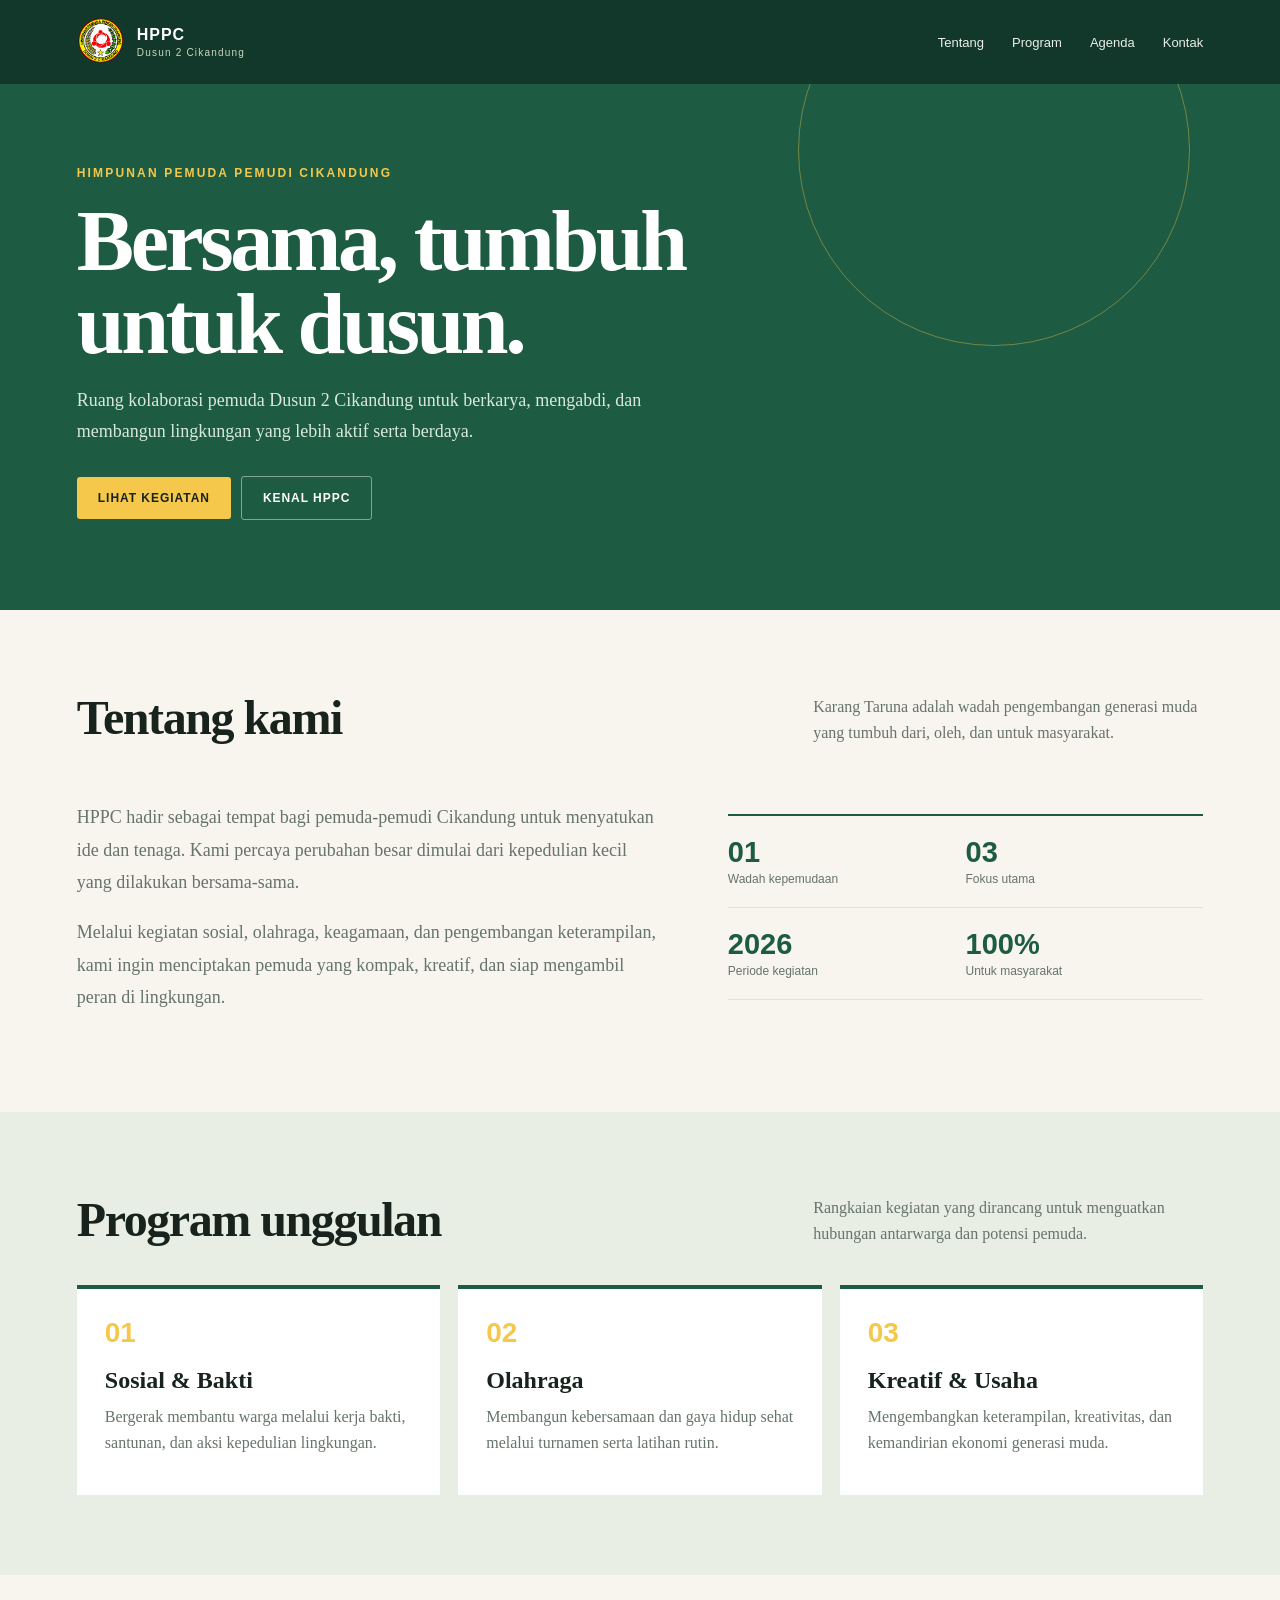
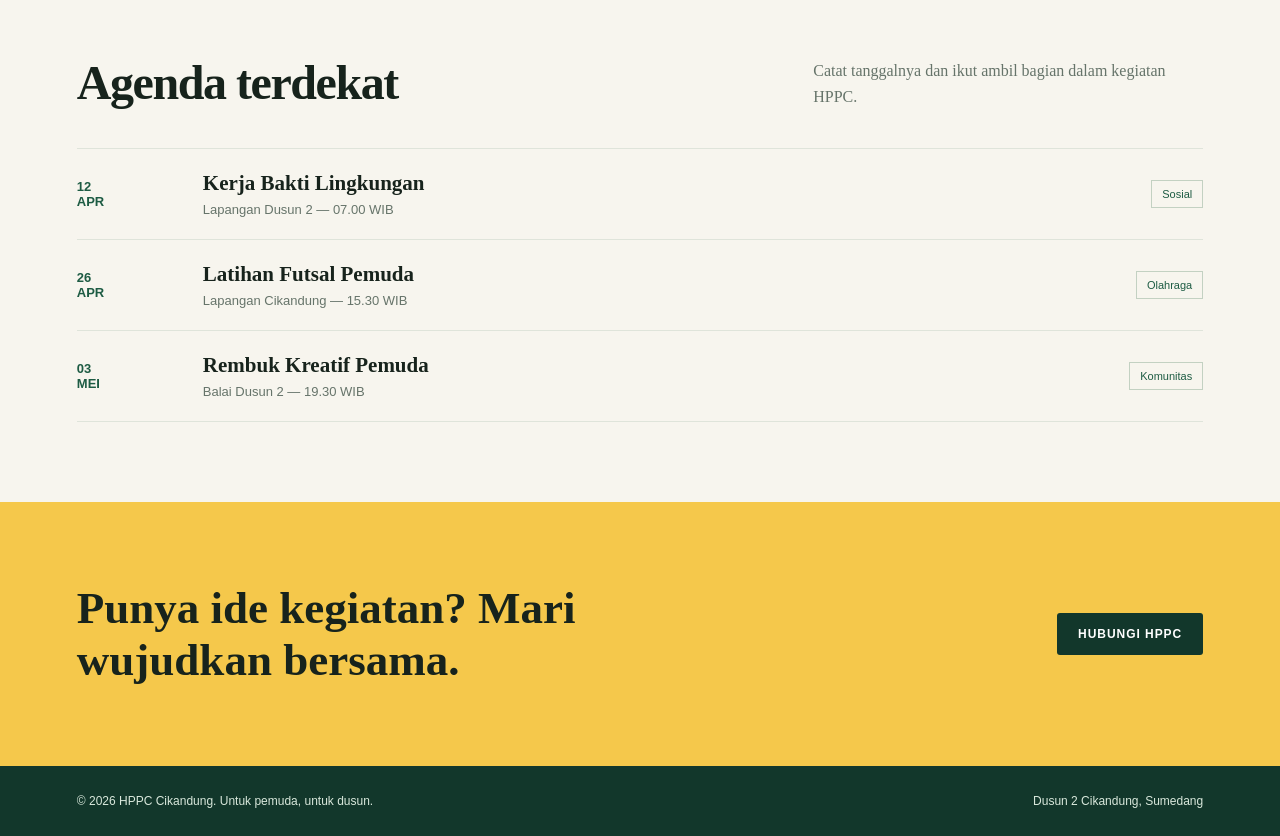
==== index.html @ 71e555bd "Rename hppc.html to index.html" ====
<!DOCTYPE html>
<html lang="id">
<head>
    <meta charset="UTF-8">
    <meta name="viewport" content="width=device-width, initial-scale=1.0">
    <meta name="description" content="Website resmi Karang Taruna Himpunan Pemuda Pemudi Cikandung.">
    <title>HPPC | Karang Taruna Dusun 2 Cikandung</title>
    <style>
        :root { --ink: #17231c; --green: #1d5b43; --deep: #12372b; --yellow: #f5c84b; --paper: #f7f5ee; --muted: #66746a; --line: #dfe4da; }
        * { box-sizing: border-box; }
        html { scroll-behavior: smooth; }
        body { margin: 0; color: var(--ink); background: var(--paper); font-family: Georgia, 'Times New Roman', serif; }
        a { color: inherit; text-decoration: none; }
        .topbar { padding: 18px 6vw; display: flex; align-items: center; justify-content: space-between; background: var(--deep); color: white; }
        .brand { display: flex; align-items: center; gap: 12px; font-family: Arial, sans-serif; font-weight: 800; letter-spacing: .06em; }
        .brand img { width: 48px; height: 48px; object-fit: contain; }
        .brand small { display: block; color: #c8d8c3; font-size: 10px; font-weight: 500; letter-spacing: .12em; margin-top: 3px; }
        nav { display: flex; gap: 28px; align-items: center; font-family: Arial, sans-serif; font-size: 13px; }
        nav a { color: #e9f0e9; transition: color .2s; } nav a:hover { color: var(--yellow); }
        .nav-toggle { display: none; border: 0; background: transparent; color: white; font-size: 25px; }
        .hero { background: var(--green); color: white; padding: 82px 6vw 90px; position: relative; overflow: hidden; }
        .hero:after { content: ''; position: absolute; width: 390px; height: 390px; border: 1px solid rgba(245,200,75,.4); border-radius: 50%; right: 7%; top: -130px; }
        .hero-inner { position: relative; z-index: 1; max-width: 760px; }
        .eyebrow { color: var(--yellow); font: 700 12px Arial, sans-serif; letter-spacing: .18em; text-transform: uppercase; }
        h1 { font-size: clamp(42px, 7vw, 86px); line-height: .96; margin: 20px 0; letter-spacing: -.04em; }
        .hero p { max-width: 580px; color: #d9e8dc; font-size: 18px; line-height: 1.7; margin-bottom: 30px; }
        .button { display: inline-block; background: var(--yellow); color: var(--ink); padding: 14px 21px; border-radius: 3px; font: 700 12px Arial, sans-serif; text-transform: uppercase; letter-spacing: .08em; }
        .button.alt { background: transparent; color: white; border: 1px solid rgba(255,255,255,.45); margin-left: 10px; }
        section { padding: 80px 6vw; } .section-head { display: flex; justify-content: space-between; align-items: end; gap: 20px; margin-bottom: 38px; }
        .section-head h2 { margin: 0; font-size: clamp(30px, 4vw, 48px); letter-spacing: -.03em; } .section-head p { max-width: 390px; color: var(--muted); line-height: 1.6; margin: 0; }
        .intro { display: grid; grid-template-columns: 1.1fr .9fr; gap: 70px; align-items: center; }
        .intro-copy p { color: var(--muted); font-size: 18px; line-height: 1.8; }
        .facts { border-top: 2px solid var(--green); display: grid; grid-template-columns: 1fr 1fr; } .fact { padding: 20px 12px 20px 0; border-bottom: 1px solid var(--line); } .fact strong { display: block; color: var(--green); font: 800 29px Arial, sans-serif; } .fact span { color: var(--muted); font: 12px Arial, sans-serif; }
        .programs { background: #e8eee4; } .cards { display: grid; grid-template-columns: repeat(3, 1fr); gap: 18px; } .card { background: white; padding: 28px; border-top: 4px solid var(--green); min-height: 210px; } .card .number { color: var(--yellow); font: 800 28px Arial, sans-serif; } .card h3 { margin: 18px 0 10px; font-size: 24px; } .card p { color: var(--muted); line-height: 1.65; margin: 0; }
        .agenda-list { border-top: 1px solid var(--line); } .agenda { display: grid; grid-template-columns: 100px 1fr auto; gap: 26px; align-items: center; padding: 22px 0; border-bottom: 1px solid var(--line); } .date { color: var(--green); font: 800 13px Arial, sans-serif; text-transform: uppercase; } .agenda h3 { margin: 0 0 6px; font-size: 21px; } .agenda p { margin: 0; color: var(--muted); font: 13px Arial, sans-serif; } .tag { border: 1px solid #c3d1c2; color: var(--green); padding: 7px 10px; font: 11px Arial, sans-serif; }
        .cta { background: var(--yellow); display: flex; justify-content: space-between; align-items: center; gap: 24px; } .cta h2 { font-size: clamp(28px, 4vw, 45px); max-width: 650px; margin: 0; } .cta .button { background: var(--deep); color: white; white-space: nowrap; }
        footer { padding: 28px 6vw; background: var(--deep); color: #d9e8dc; display: flex; justify-content: space-between; gap: 18px; font: 12px Arial, sans-serif; } footer p { margin: 0; }
        @media (max-width: 700px) { .topbar { padding: 14px 5vw; } .nav-toggle { display: block; } nav { display: none; position: absolute; left: 0; right: 0; top: 76px; padding: 20px 5vw; background: var(--deep); z-index: 4; flex-direction: column; align-items: start; } nav.open { display: flex; } .hero { padding: 65px 5vw 75px; } section { padding: 58px 5vw; } .intro, .cards { grid-template-columns: 1fr; gap: 30px; } .section-head { display: block; } .section-head p { margin-top: 14px; } .agenda { grid-template-columns: 70px 1fr; gap: 15px; } .tag { grid-column: 2; width: max-content; } .cta, footer { display: block; } .cta .button { margin-top: 22px; display: inline-block; } footer p + p { margin-top: 10px; } }
    </style>
</head>
<body>
    <header class="topbar">
        <a class="brand" href="#beranda"><img src="logo.png" alt="Logo HPPC"><span>HPPC<small>Dusun 2 Cikandung</small></span></a>
        <button class="nav-toggle" aria-label="Buka menu navigasi" aria-expanded="false">&#9776;</button>
        <nav aria-label="Navigasi utama"><a href="#tentang">Tentang</a><a href="#program">Program</a><a href="#agenda">Agenda</a><a href="#kontak">Kontak</a></nav>
    </header>
    <main>
        <section class="hero" id="beranda"><div class="hero-inner"><div class="eyebrow">Himpunan Pemuda Pemudi Cikandung</div><h1>Bersama, tumbuh untuk dusun.</h1><p>Ruang kolaborasi pemuda Dusun 2 Cikandung untuk berkarya, mengabdi, dan membangun lingkungan yang lebih aktif serta berdaya.</p><a class="button" href="#program">Lihat kegiatan</a><a class="button alt" href="#tentang">Kenal HPPC</a></div></section>
        <section id="tentang"><div class="section-head"><h2>Tentang kami</h2><p>Karang Taruna adalah wadah pengembangan generasi muda yang tumbuh dari, oleh, dan untuk masyarakat.</p></div><div class="intro"><div class="intro-copy"><p>HPPC hadir sebagai tempat bagi pemuda-pemudi Cikandung untuk menyatukan ide dan tenaga. Kami percaya perubahan besar dimulai dari kepedulian kecil yang dilakukan bersama-sama.</p><p>Melalui kegiatan sosial, olahraga, keagamaan, dan pengembangan keterampilan, kami ingin menciptakan pemuda yang kompak, kreatif, dan siap mengambil peran di lingkungan.</p></div><div class="facts"><div class="fact"><strong>01</strong><span>Wadah kepemudaan</span></div><div class="fact"><strong>03</strong><span>Fokus utama</span></div><div class="fact"><strong>2026</strong><span>Periode kegiatan</span></div><div class="fact"><strong>100%</strong><span>Untuk masyarakat</span></div></div></div></section>
        <section class="programs" id="program"><div class="section-head"><h2>Program unggulan</h2><p>Rangkaian kegiatan yang dirancang untuk menguatkan hubungan antarwarga dan potensi pemuda.</p></div><div class="cards"><article class="card"><span class="number">01</span><h3>Sosial & Bakti</h3><p>Bergerak membantu warga melalui kerja bakti, santunan, dan aksi kepedulian lingkungan.</p></article><article class="card"><span class="number">02</span><h3>Olahraga</h3><p>Membangun kebersamaan dan gaya hidup sehat melalui turnamen serta latihan rutin.</p></article><article class="card"><span class="number">03</span><h3>Kreatif & Usaha</h3><p>Mengembangkan keterampilan, kreativitas, dan kemandirian ekonomi generasi muda.</p></article></div></section>
        <section id="agenda"><div class="section-head"><h2>Agenda terdekat</h2><p>Catat tanggalnya dan ikut ambil bagian dalam kegiatan HPPC.</p></div><div class="agenda-list"><article class="agenda"><div class="date">12<br>APR</div><div><h3>Kerja Bakti Lingkungan</h3><p>Lapangan Dusun 2 &mdash; 07.00 WIB</p></div><span class="tag">Sosial</span></article><article class="agenda"><div class="date">26<br>APR</div><div><h3>Latihan Futsal Pemuda</h3><p>Lapangan Cikandung &mdash; 15.30 WIB</p></div><span class="tag">Olahraga</span></article><article class="agenda"><div class="date">03<br>MEI</div><div><h3>Rembuk Kreatif Pemuda</h3><p>Balai Dusun 2 &mdash; 19.30 WIB</p></div><span class="tag">Komunitas</span></article></div></section>
        <section class="cta" id="kontak"><h2>Punya ide kegiatan? Mari wujudkan bersama.</h2><a class="button" href="mailto:hppc.cikandung@gmail.com">Hubungi HPPC</a></section>
    </main>
    <footer><p>&copy; <span id="year">2026</span> HPPC Cikandung. Untuk pemuda, untuk dusun.</p><p>Dusun 2 Cikandung, Sumedang</p></footer>
    <script>
        const toggle = document.querySelector('.nav-toggle');
        const navigation = document.querySelector('nav');
        toggle.addEventListener('click', () => { const isOpen = navigation.classList.toggle('open'); toggle.setAttribute('aria-expanded', isOpen); });
        navigation.querySelectorAll('a').forEach((link) => link.addEventListener('click', () => navigation.classList.remove('open')));
        document.querySelector('#year').textContent = new Date().getFullYear();
    </script>
</body>
</html>
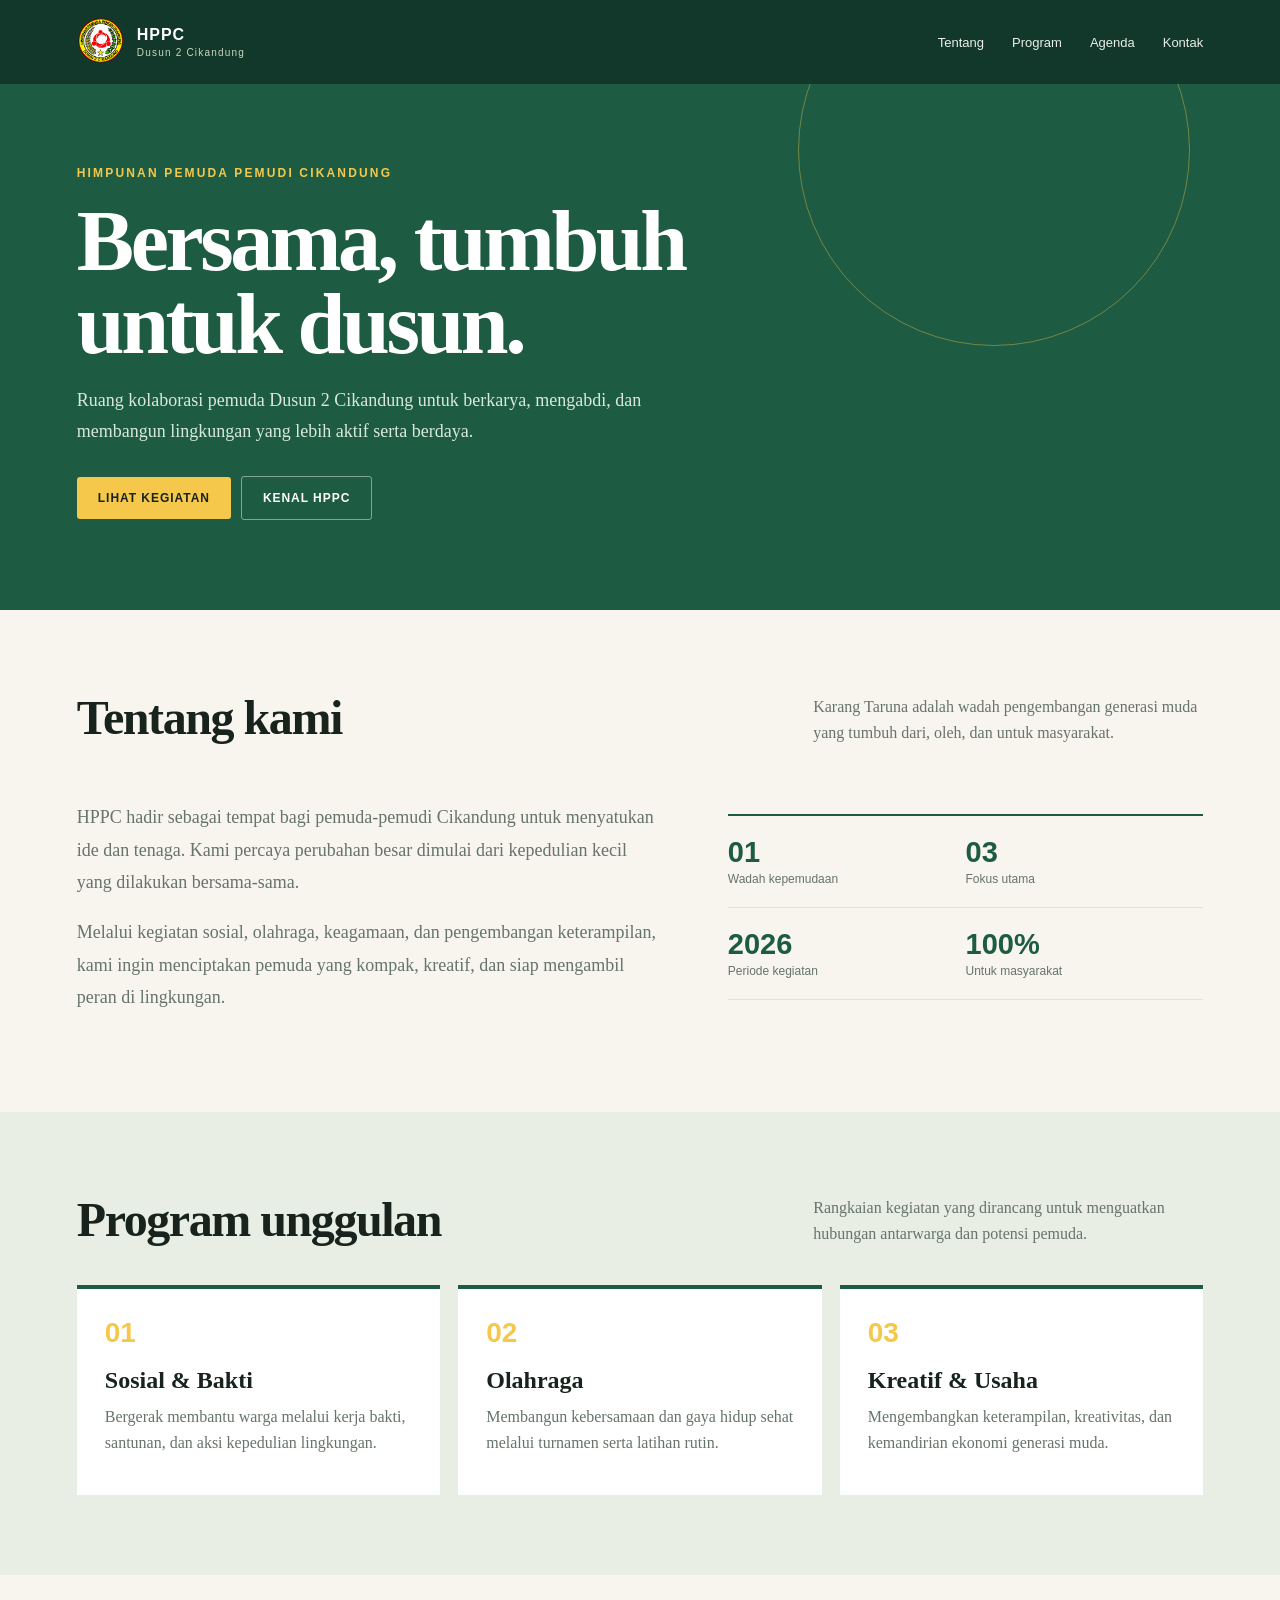
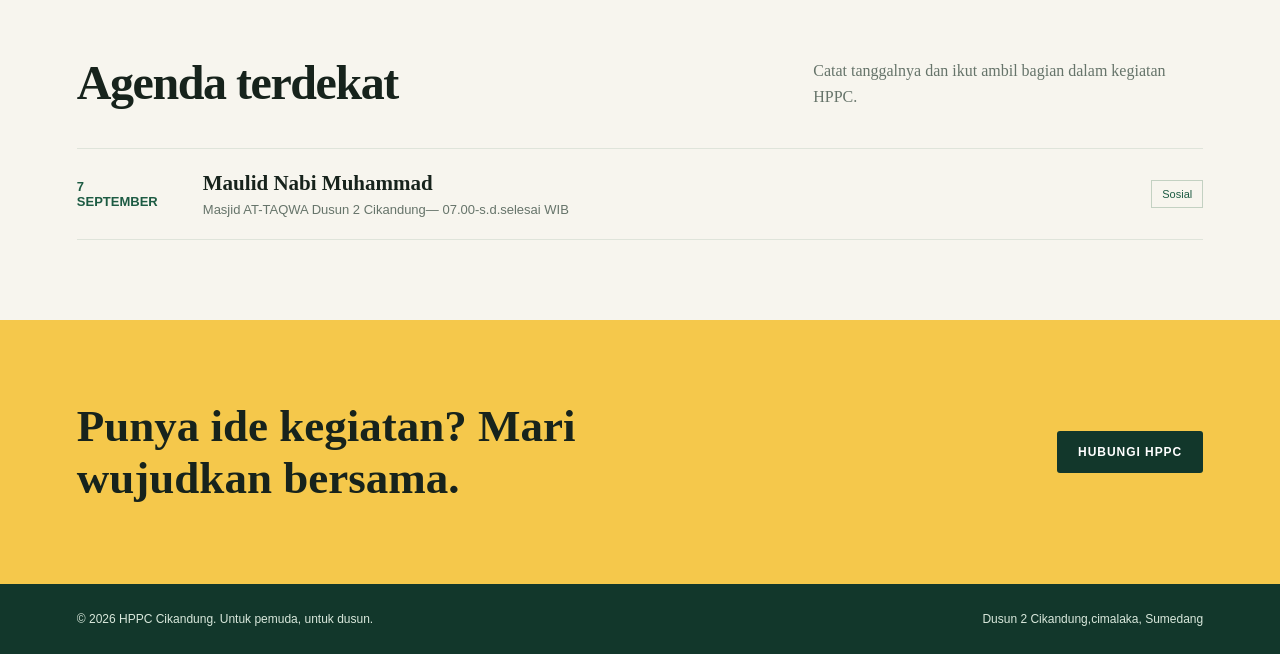
==== commit ae824478: "Update index.html" ====
--- a/index.html
+++ b/index.html
@@ -5,37 +5,7 @@
     <meta name="viewport" content="width=device-width, initial-scale=1.0">
     <meta name="description" content="Website resmi Karang Taruna Himpunan Pemuda Pemudi Cikandung.">
     <title>HPPC | Karang Taruna Dusun 2 Cikandung</title>
-    <style>
-        :root { --ink: #17231c; --green: #1d5b43; --deep: #12372b; --yellow: #f5c84b; --paper: #f7f5ee; --muted: #66746a; --line: #dfe4da; }
-        * { box-sizing: border-box; }
-        html { scroll-behavior: smooth; }
-        body { margin: 0; color: var(--ink); background: var(--paper); font-family: Georgia, 'Times New Roman', serif; }
-        a { color: inherit; text-decoration: none; }
-        .topbar { padding: 18px 6vw; display: flex; align-items: center; justify-content: space-between; background: var(--deep); color: white; }
-        .brand { display: flex; align-items: center; gap: 12px; font-family: Arial, sans-serif; font-weight: 800; letter-spacing: .06em; }
-        .brand img { width: 48px; height: 48px; object-fit: contain; }
-        .brand small { display: block; color: #c8d8c3; font-size: 10px; font-weight: 500; letter-spacing: .12em; margin-top: 3px; }
-        nav { display: flex; gap: 28px; align-items: center; font-family: Arial, sans-serif; font-size: 13px; }
-        nav a { color: #e9f0e9; transition: color .2s; } nav a:hover { color: var(--yellow); }
-        .nav-toggle { display: none; border: 0; background: transparent; color: white; font-size: 25px; }
-        .hero { background: var(--green); color: white; padding: 82px 6vw 90px; position: relative; overflow: hidden; }
-        .hero:after { content: ''; position: absolute; width: 390px; height: 390px; border: 1px solid rgba(245,200,75,.4); border-radius: 50%; right: 7%; top: -130px; }
-        .hero-inner { position: relative; z-index: 1; max-width: 760px; }
-        .eyebrow { color: var(--yellow); font: 700 12px Arial, sans-serif; letter-spacing: .18em; text-transform: uppercase; }
-        h1 { font-size: clamp(42px, 7vw, 86px); line-height: .96; margin: 20px 0; letter-spacing: -.04em; }
-        .hero p { max-width: 580px; color: #d9e8dc; font-size: 18px; line-height: 1.7; margin-bottom: 30px; }
-        .button { display: inline-block; background: var(--yellow); color: var(--ink); padding: 14px 21px; border-radius: 3px; font: 700 12px Arial, sans-serif; text-transform: uppercase; letter-spacing: .08em; }
-        .button.alt { background: transparent; color: white; border: 1px solid rgba(255,255,255,.45); margin-left: 10px; }
-        section { padding: 80px 6vw; } .section-head { display: flex; justify-content: space-between; align-items: end; gap: 20px; margin-bottom: 38px; }
-        .section-head h2 { margin: 0; font-size: clamp(30px, 4vw, 48px); letter-spacing: -.03em; } .section-head p { max-width: 390px; color: var(--muted); line-height: 1.6; margin: 0; }
-        .intro { display: grid; grid-template-columns: 1.1fr .9fr; gap: 70px; align-items: center; }
-        .intro-copy p { color: var(--muted); font-size: 18px; line-height: 1.8; }
-        .facts { border-top: 2px solid var(--green); display: grid; grid-template-columns: 1fr 1fr; } .fact { padding: 20px 12px 20px 0; border-bottom: 1px solid var(--line); } .fact strong { display: block; color: var(--green); font: 800 29px Arial, sans-serif; } .fact span { color: var(--muted); font: 12px Arial, sans-serif; }
-        .programs { background: #e8eee4; } .cards { display: grid; grid-template-columns: repeat(3, 1fr); gap: 18px; } .card { background: white; padding: 28px; border-top: 4px solid var(--green); min-height: 210px; } .card .number { color: var(--yellow); font: 800 28px Arial, sans-serif; } .card h3 { margin: 18px 0 10px; font-size: 24px; } .card p { color: var(--muted); line-height: 1.65; margin: 0; }
-        .agenda-list { border-top: 1px solid var(--line); } .agenda { display: grid; grid-template-columns: 100px 1fr auto; gap: 26px; align-items: center; padding: 22px 0; border-bottom: 1px solid var(--line); } .date { color: var(--green); font: 800 13px Arial, sans-serif; text-transform: uppercase; } .agenda h3 { margin: 0 0 6px; font-size: 21px; } .agenda p { margin: 0; color: var(--muted); font: 13px Arial, sans-serif; } .tag { border: 1px solid #c3d1c2; color: var(--green); padding: 7px 10px; font: 11px Arial, sans-serif; }
-        .cta { background: var(--yellow); display: flex; justify-content: space-between; align-items: center; gap: 24px; } .cta h2 { font-size: clamp(28px, 4vw, 45px); max-width: 650px; margin: 0; } .cta .button { background: var(--deep); color: white; white-space: nowrap; }
-        footer { padding: 28px 6vw; background: var(--deep); color: #d9e8dc; display: flex; justify-content: space-between; gap: 18px; font: 12px Arial, sans-serif; } footer p { margin: 0; }
-        @media (max-width: 700px) { .topbar { padding: 14px 5vw; } .nav-toggle { display: block; } nav { display: none; position: absolute; left: 0; right: 0; top: 76px; padding: 20px 5vw; background: var(--deep); z-index: 4; flex-direction: column; align-items: start; } nav.open { display: flex; } .hero { padding: 65px 5vw 75px; } section { padding: 58px 5vw; } .intro, .cards { grid-template-columns: 1fr; gap: 30px; } .section-head { display: block; } .section-head p { margin-top: 14px; } .agenda { grid-template-columns: 70px 1fr; gap: 15px; } .tag { grid-column: 2; width: max-content; } .cta, footer { display: block; } .cta .button { margin-top: 22px; display: inline-block; } footer p + p { margin-top: 10px; } }
+    <link rel="stylesheet" href="css/style.css">
     </style>
 </head>
 <body>
@@ -47,17 +17,14 @@
     <main>
         <section class="hero" id="beranda"><div class="hero-inner"><div class="eyebrow">Himpunan Pemuda Pemudi Cikandung</div><h1>Bersama, tumbuh untuk dusun.</h1><p>Ruang kolaborasi pemuda Dusun 2 Cikandung untuk berkarya, mengabdi, dan membangun lingkungan yang lebih aktif serta berdaya.</p><a class="button" href="#program">Lihat kegiatan</a><a class="button alt" href="#tentang">Kenal HPPC</a></div></section>
         <section id="tentang"><div class="section-head"><h2>Tentang kami</h2><p>Karang Taruna adalah wadah pengembangan generasi muda yang tumbuh dari, oleh, dan untuk masyarakat.</p></div><div class="intro"><div class="intro-copy"><p>HPPC hadir sebagai tempat bagi pemuda-pemudi Cikandung untuk menyatukan ide dan tenaga. Kami percaya perubahan besar dimulai dari kepedulian kecil yang dilakukan bersama-sama.</p><p>Melalui kegiatan sosial, olahraga, keagamaan, dan pengembangan keterampilan, kami ingin menciptakan pemuda yang kompak, kreatif, dan siap mengambil peran di lingkungan.</p></div><div class="facts"><div class="fact"><strong>01</strong><span>Wadah kepemudaan</span></div><div class="fact"><strong>03</strong><span>Fokus utama</span></div><div class="fact"><strong>2026</strong><span>Periode kegiatan</span></div><div class="fact"><strong>100%</strong><span>Untuk masyarakat</span></div></div></div></section>
-        <section class="programs" id="program"><div class="section-head"><h2>Program unggulan</h2><p>Rangkaian kegiatan yang dirancang untuk menguatkan hubungan antarwarga dan potensi pemuda.</p></div><div class="cards"><article class="card"><span class="number">01</span><h3>Sosial & Bakti</h3><p>Bergerak membantu warga melalui kerja bakti, santunan, dan aksi kepedulian lingkungan.</p></article><article class="card"><span class="number">02</span><h3>Olahraga</h3><p>Membangun kebersamaan dan gaya hidup sehat melalui turnamen serta latihan rutin.</p></article><article class="card"><span class="number">03</span><h3>Kreatif & Usaha</h3><p>Mengembangkan keterampilan, kreativitas, dan kemandirian ekonomi generasi muda.</p></article></div></section>
-        <section id="agenda"><div class="section-head"><h2>Agenda terdekat</h2><p>Catat tanggalnya dan ikut ambil bagian dalam kegiatan HPPC.</p></div><div class="agenda-list"><article class="agenda"><div class="date">12<br>APR</div><div><h3>Kerja Bakti Lingkungan</h3><p>Lapangan Dusun 2 &mdash; 07.00 WIB</p></div><span class="tag">Sosial</span></article><article class="agenda"><div class="date">26<br>APR</div><div><h3>Latihan Futsal Pemuda</h3><p>Lapangan Cikandung &mdash; 15.30 WIB</p></div><span class="tag">Olahraga</span></article><article class="agenda"><div class="date">03<br>MEI</div><div><h3>Rembuk Kreatif Pemuda</h3><p>Balai Dusun 2 &mdash; 19.30 WIB</p></div><span class="tag">Komunitas</span></article></div></section>
+        <section class="programs" id="program"><div class="section-head"><h2>Program unggulan</h2><p>Rangkaian kegiatan yang dirancang untuk menguatkan hubungan antarwarga dan potensi pemuda.</p></div>
+            <div class="cards"><article class="card"><span class="number">01</span><h3>Sosial & Bakti</h3><p>Bergerak membantu warga melalui kerja bakti, santunan, dan aksi kepedulian lingkungan.</p></article>
+                <article class="card"><span class="number">02</span><h3>Olahraga</h3><p>Membangun kebersamaan dan gaya hidup sehat melalui turnamen serta latihan rutin.</p></article><article class="card"><span class="number">03</span><h3>Kreatif & Usaha</h3><p>Mengembangkan keterampilan, kreativitas, dan kemandirian ekonomi generasi muda.</p></article></div></section>
+        <section id="agenda"><div class="section-head"><h2>Agenda terdekat</h2><p>Catat tanggalnya dan ikut ambil bagian dalam kegiatan HPPC.</p></div><div class="agenda-list"><article class="agenda"><div class="date">7<br>September</div><div><h3>Maulid Nabi Muhammad</h3><p>Masjid AT-TAQWA Dusun 2 Cikandung&mdash; 07.00-s.d.selesai WIB</p></div><span class="tag">Sosial</span></article>
+            </section>
         <section class="cta" id="kontak"><h2>Punya ide kegiatan? Mari wujudkan bersama.</h2><a class="button" href="mailto:hppc.cikandung@gmail.com">Hubungi HPPC</a></section>
     </main>
-    <footer><p>&copy; <span id="year">2026</span> HPPC Cikandung. Untuk pemuda, untuk dusun.</p><p>Dusun 2 Cikandung, Sumedang</p></footer>
-    <script>
-        const toggle = document.querySelector('.nav-toggle');
-        const navigation = document.querySelector('nav');
-        toggle.addEventListener('click', () => { const isOpen = navigation.classList.toggle('open'); toggle.setAttribute('aria-expanded', isOpen); });
-        navigation.querySelectorAll('a').forEach((link) => link.addEventListener('click', () => navigation.classList.remove('open')));
-        document.querySelector('#year').textContent = new Date().getFullYear();
-    </script>
+    <footer><p>&copy; <span id="year">2026</span> HPPC Cikandung. Untuk pemuda, untuk dusun.</p><p>Dusun 2 Cikandung,cimalaka, Sumedang</p></footer>
+    <script src="js/script.js"></script>
 </body>
 </html>
--- a/css/style.css
+++ b/css/style.css
@@ -0,0 +1,389 @@
+:root {
+    --ink: #17231c;
+    --green: #1d5b43;
+    --deep: #12372b;
+    --yellow: #f5c84b;
+    --paper: #f7f5ee;
+    --muted: #66746a;
+    --line: #dfe4da;
+}
+
+* {
+    box-sizing: border-box;
+}
+
+html {
+    scroll-behavior: smooth;
+}
+
+body {
+    margin: 0;
+    color: var(--ink);
+    background: var(--paper);
+    font-family: Georgia, 'Times New Roman', serif;
+}
+
+a {
+    color: inherit;
+    text-decoration: none;
+}
+
+.topbar {
+    padding: 18px 6vw;
+    display: flex;
+    align-items: center;
+    justify-content: space-between;
+    background: var(--deep);
+    color: white;
+}
+
+.brand {
+    display: flex;
+    align-items: center;
+    gap: 12px;
+    font-family: Arial, sans-serif;
+    font-weight: 800;
+    letter-spacing: .06em;
+}
+
+.brand img {
+    width: 48px;
+    height: 48px;
+    object-fit: contain;
+}
+
+.brand small {
+    display: block;
+    color: #c8d8c3;
+    font-size: 10px;
+    font-weight: 500;
+    letter-spacing: .12em;
+    margin-top: 3px;
+}
+
+nav {
+    display: flex;
+    gap: 28px;
+    align-items: center;
+    font-family: Arial, sans-serif;
+    font-size: 13px;
+}
+
+nav a {
+    color: #e9f0e9;
+    transition: color .2s;
+}
+
+nav a:hover {
+    color: var(--yellow);
+}
+
+.nav-toggle {
+    display: none;
+    border: 0;
+    background: transparent;
+    color: white;
+    font-size: 25px;
+}
+
+.hero {
+    position: relative;
+    overflow: hidden;
+    padding: 82px 6vw 90px;
+    background: var(--green);
+    color: white;
+}
+
+.hero::after {
+    content: '';
+    position: absolute;
+    top: -130px;
+    right: 7%;
+    width: 390px;
+    height: 390px;
+    border: 1px solid rgba(245, 200, 75, .4);
+    border-radius: 50%;
+}
+
+.hero-inner {
+    position: relative;
+    z-index: 1;
+    max-width: 760px;
+}
+
+.eyebrow {
+    color: var(--yellow);
+    font: 700 12px Arial, sans-serif;
+    letter-spacing: .18em;
+    text-transform: uppercase;
+}
+
+h1 {
+    margin: 20px 0;
+    font-size: clamp(42px, 7vw, 86px);
+    line-height: .96;
+    letter-spacing: -.04em;
+}
+
+.hero p {
+    max-width: 580px;
+    margin-bottom: 30px;
+    color: #d9e8dc;
+    font-size: 18px;
+    line-height: 1.7;
+}
+
+.button {
+    display: inline-block;
+    padding: 14px 21px;
+    border-radius: 3px;
+    background: var(--yellow);
+    color: var(--ink);
+    font: 700 12px Arial, sans-serif;
+    letter-spacing: .08em;
+    text-transform: uppercase;
+}
+
+.button.alt {
+    margin-left: 10px;
+    border: 1px solid rgba(255, 255, 255, .45);
+    background: transparent;
+    color: white;
+}
+
+section {
+    padding: 80px 6vw;
+}
+
+.section-head {
+    display: flex;
+    align-items: end;
+    justify-content: space-between;
+    gap: 20px;
+    margin-bottom: 38px;
+}
+
+.section-head h2 {
+    margin: 0;
+    font-size: clamp(30px, 4vw, 48px);
+    letter-spacing: -.03em;
+}
+
+.section-head p {
+    max-width: 390px;
+    margin: 0;
+    color: var(--muted);
+    line-height: 1.6;
+}
+
+.intro {
+    display: grid;
+    grid-template-columns: 1.1fr .9fr;
+    align-items: center;
+    gap: 70px;
+}
+
+.intro-copy p {
+    color: var(--muted);
+    font-size: 18px;
+    line-height: 1.8;
+}
+
+.facts {
+    display: grid;
+    grid-template-columns: 1fr 1fr;
+    border-top: 2px solid var(--green);
+}
+
+.fact {
+    padding: 20px 12px 20px 0;
+    border-bottom: 1px solid var(--line);
+}
+
+.fact strong {
+    display: block;
+    color: var(--green);
+    font: 800 29px Arial, sans-serif;
+}
+
+.fact span {
+    color: var(--muted);
+    font: 12px Arial, sans-serif;
+}
+
+.programs {
+    background: #e8eee4;
+}
+
+.cards {
+    display: grid;
+    grid-template-columns: repeat(3, 1fr);
+    gap: 18px;
+}
+
+.card {
+    min-height: 210px;
+    padding: 28px;
+    border-top: 4px solid var(--green);
+    background: white;
+}
+
+.card .number {
+    color: var(--yellow);
+    font: 800 28px Arial, sans-serif;
+}
+
+.card h3 {
+    margin: 18px 0 10px;
+    font-size: 24px;
+}
+
+.card p {
+    margin: 0;
+    color: var(--muted);
+    line-height: 1.65;
+}
+
+.agenda-list {
+    border-top: 1px solid var(--line);
+}
+
+.agenda {
+    display: grid;
+    grid-template-columns: 100px 1fr auto;
+    align-items: center;
+    gap: 26px;
+    padding: 22px 0;
+    border-bottom: 1px solid var(--line);
+}
+
+.date {
+    color: var(--green);
+    font: 800 13px Arial, sans-serif;
+    text-transform: uppercase;
+}
+
+.agenda h3 {
+    margin: 0 0 6px;
+    font-size: 21px;
+}
+
+.agenda p {
+    margin: 0;
+    color: var(--muted);
+    font: 13px Arial, sans-serif;
+}
+
+.tag {
+    padding: 7px 10px;
+    border: 1px solid #c3d1c2;
+    color: var(--green);
+    font: 11px Arial, sans-serif;
+}
+
+.cta {
+    display: flex;
+    align-items: center;
+    justify-content: space-between;
+    gap: 24px;
+    background: var(--yellow);
+}
+
+.cta h2 {
+    max-width: 650px;
+    margin: 0;
+    font-size: clamp(28px, 4vw, 45px);
+}
+
+.cta .button {
+    background: var(--deep);
+    color: white;
+    white-space: nowrap;
+}
+
+footer {
+    display: flex;
+    justify-content: space-between;
+    gap: 18px;
+    padding: 28px 6vw;
+    background: var(--deep);
+    color: #d9e8dc;
+    font: 12px Arial, sans-serif;
+}
+
+footer p {
+    margin: 0;
+}
+
+@media (max-width: 700px) {
+    .topbar {
+        padding: 14px 5vw;
+    }
+
+    .nav-toggle {
+        display: block;
+    }
+
+    nav {
+        display: none;
+        position: absolute;
+        top: 76px;
+        right: 0;
+        left: 0;
+        z-index: 4;
+        flex-direction: column;
+        align-items: start;
+        padding: 20px 5vw;
+        background: var(--deep);
+    }
+
+    nav.open {
+        display: flex;
+    }
+
+    .hero {
+        padding: 65px 5vw 75px;
+    }
+
+    section {
+        padding: 58px 5vw;
+    }
+
+    .intro,
+    .cards {
+        grid-template-columns: 1fr;
+        gap: 30px;
+    }
+
+    .section-head {
+        display: block;
+    }
+
+    .section-head p {
+        margin-top: 14px;
+    }
+
+    .agenda {
+        grid-template-columns: 70px 1fr;
+        gap: 15px;
+    }
+
+    .tag {
+        grid-column: 2;
+        width: max-content;
+    }
+
+    .cta,
+    footer {
+        display: block;
+    }
+
+    .cta .button {
+        display: inline-block;
+        margin-top: 22px;
+    }
+
+    footer p + p {
+        margin-top: 10px;
+    }
+}
